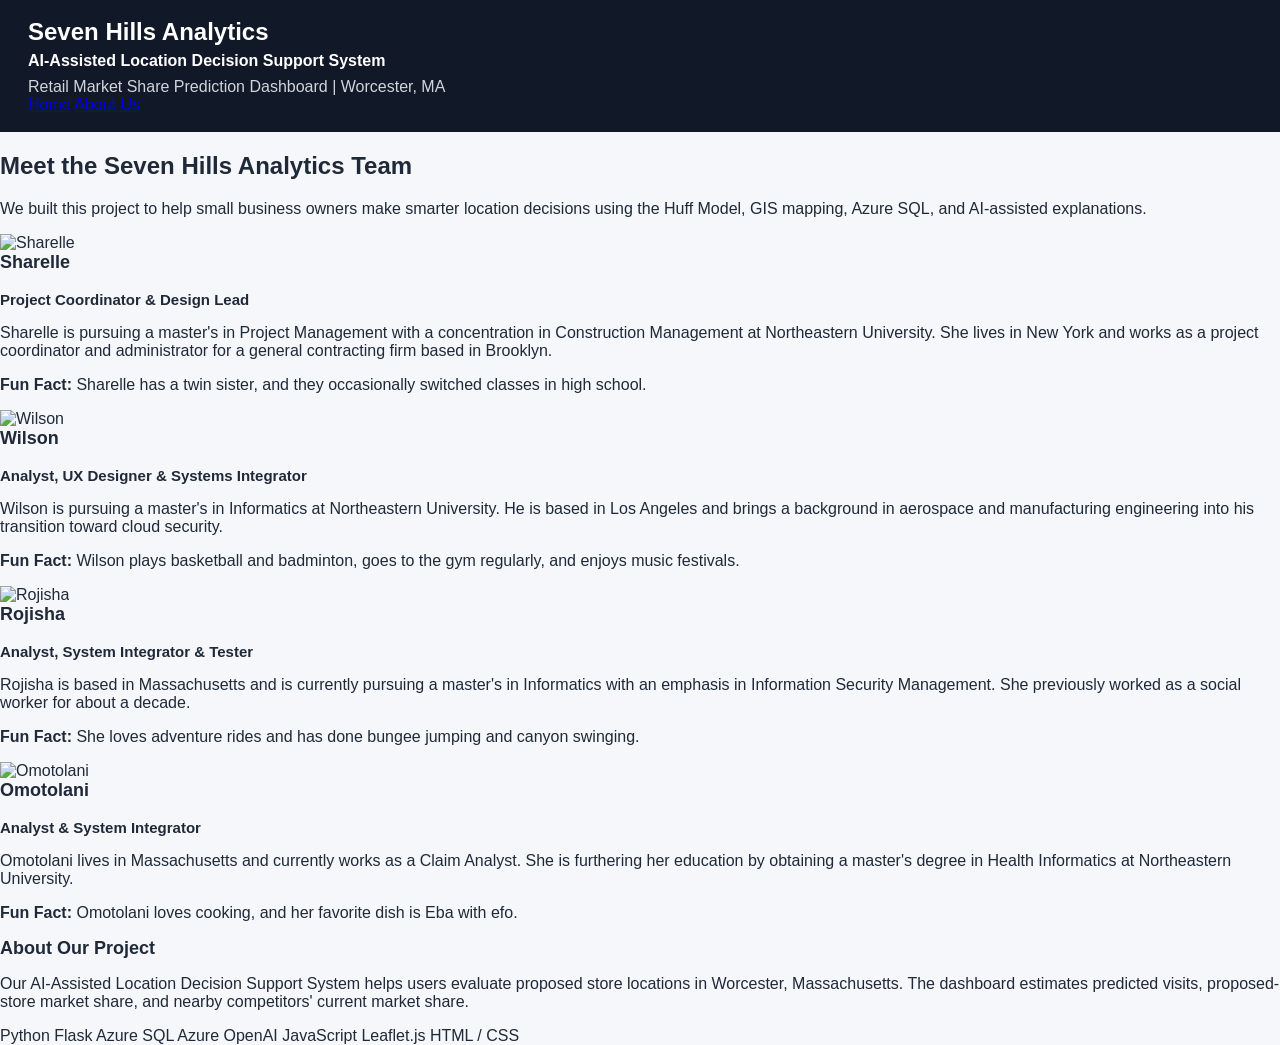
==== templates/about.html @ 4c8f9e3c "Create about.html" ====
<!doctype html>
<html lang="en">
<head>
  <meta charset="utf-8" />
  <title>About Us | Seven Hills Analytics</title>
  <meta name="viewport" content="width=device-width, initial-scale=1" />
  <link rel="stylesheet" href="/static/styles.css" />
</head>

<body>
  <header class="site-header">
    <div>
      <h1 class="team-brand">Seven Hills Analytics</h1>
      <h2>AI-Assisted Location Decision Support System</h2>
      <p>Retail Market Share Prediction Dashboard | Worcester, MA</p>
    </div>

    <nav class="top-nav">
      <a href="/">Home</a>
      <a href="/about" class="active">About Us</a>
    </nav>
  </header>

  <main class="about-page">
    <section class="about-hero">
      <h1>Meet the Seven Hills Analytics Team</h1>
      <p>
        We built this project to help small business owners make smarter location decisions
        using the Huff Model, GIS mapping, Azure SQL, and AI-assisted explanations.
      </p>
    </section>

    <section class="team-grid">
      <div class="team-card">
        <img src="/static/images/sharelle.jpg" alt="Sharelle">
        <h2>Sharelle</h2>
        <h3>Project Coordinator & Design Lead</h3>
        <p>
          Sharelle is pursuing a master's in Project Management with a concentration in
          Construction Management at Northeastern University. She lives in New York and
          works as a project coordinator and administrator for a general contracting firm
          based in Brooklyn.
        </p>
        <p><strong>Fun Fact:</strong> Sharelle has a twin sister, and they occasionally switched classes in high school.</p>
      </div>

      <div class="team-card">
        <img src="/static/images/wilson.jpg" alt="Wilson">
        <h2>Wilson</h2>
        <h3>Analyst, UX Designer & Systems Integrator</h3>
        <p>
          Wilson is pursuing a master's in Informatics at Northeastern University. He is
          based in Los Angeles and brings a background in aerospace and manufacturing
          engineering into his transition toward cloud security.
        </p>
        <p><strong>Fun Fact:</strong> Wilson plays basketball and badminton, goes to the gym regularly, and enjoys music festivals.</p>
      </div>

      <div class="team-card">
        <img src="/static/images/rojisha.jpg" alt="Rojisha">
        <h2>Rojisha</h2>
        <h3>Analyst, System Integrator & Tester</h3>
        <p>
          Rojisha is based in Massachusetts and is currently pursuing a master's in
          Informatics with an emphasis in Information Security Management. She previously
          worked as a social worker for about a decade.
        </p>
        <p><strong>Fun Fact:</strong> She loves adventure rides and has done bungee jumping and canyon swinging.</p>
      </div>

      <div class="team-card">
        <img src="/static/images/omotolani.jpg" alt="Omotolani">
        <h2>Omotolani</h2>
        <h3>Analyst & System Integrator</h3>
        <p>
          Omotolani lives in Massachusetts and currently works as a Claim Analyst. She is
          furthering her education by obtaining a master's degree in Health Informatics at
          Northeastern University.
        </p>
        <p><strong>Fun Fact:</strong> Omotolani loves cooking, and her favorite dish is Eba with efo.</p>
      </div>
    </section>

    <section class="project-section">
      <h2>About Our Project</h2>
      <p>
        Our AI-Assisted Location Decision Support System helps users evaluate proposed
        store locations in Worcester, Massachusetts. The dashboard estimates predicted
        visits, proposed-store market share, and nearby competitors' current market share.
      </p>

      <div class="tech-list">
        <span>Python Flask</span>
        <span>Azure SQL</span>
        <span>Azure OpenAI</span>
        <span>JavaScript</span>
        <span>Leaflet.js</span>
        <span>HTML / CSS</span>
      </div>
    </section>
  </main>
</body>
</html>
---- static/styles.css ----
* {
  box-sizing: border-box;
}

body {
  margin: 0;
  font-family: Arial, Helvetica, sans-serif;
  background: #f5f7fb;
  color: #1f2937;
}

header {
  background: #111827;
  color: white;
  padding: 18px 28px;
}

header h1 {
  margin: 0 0 6px 0;
  font-size: 24px;
}

header h2 {
  margin: 0 0 8px 0;
  font-size: 16px;
}

header p {
  margin: 0;
  color: #d1d5db;
}

.workflow-bar {
  display: grid;
  grid-template-columns: repeat(4, 1fr);
  gap: 8px;
  background: white;
  border-bottom: 1px solid #e5e7eb;
  padding: 12px 16px;
}

.workflow-step {
  display: flex;
  align-items: center;
  gap: 8px;
  color: #6b7280;
  opacity: 0.55;
  font-size: 14px;
}

.workflow-step.active,
.workflow-step.done {
  opacity: 1;
}

.step-number {
  width: 26px;
  height: 26px;
  border-radius: 50%;
  background: #e5e7eb;
  color: #374151;
  display: inline-flex;
  align-items: center;
  justify-content: center;
  font-weight: 700;
  font-size: 13px;
}

.workflow-step.active .step-number {
  background: #2563eb;
  color: white;
}

.workflow-step.done .step-number {
  background: #16a34a;
  color: white;
}

.workflow-step.active .step-label {
  color: #111827;
  font-weight: 700;
}

.layout {
  display: grid;
  grid-template-columns: 360px minmax(0, 1fr) 320px;
  grid-template-rows: auto auto;
  gap: 16px;
  padding: 16px;
  align-items: start;
}

.panel {
  background: white;
  border-radius: 14px;
  padding: 16px;
  box-shadow: 0 6px 18px rgba(15, 23, 42, 0.08);
}

.chat-panel {
  grid-column: 1;
  grid-row: 1 / span 2;
  display: flex;
  flex-direction: column;
  height: calc(100vh - 150px);
  min-height: 620px;
  max-height: 900px;
}

.map-panel {
  grid-column: 2;
  grid-row: 1;
  align-self: start;
  min-height: auto;
}

.result-panel {
  grid-column: 2;
  grid-row: 2;
  align-self: start;
}

.scenario-panel {
  grid-column: 3;
  grid-row: 1 / span 2;
  align-self: start;
}

h2 {
  margin-top: 0;
  font-size: 18px;
}

h3 {
  font-size: 15px;
  margin-top: 18px;
}

.small-badge {
  display: inline-block;
  margin-left: 6px;
  padding: 3px 8px;
  border-radius: 999px;
  background: #eff6ff;
  color: #2563eb;
  font-size: 12px;
  font-weight: 700;
}

.map-wrap {
  position: relative;
}

#map {
  height: 320px;
  width: 100%;
  border-radius: 12px;
  border: 1px solid #e5e7eb;
}

.map-legend {
  position: absolute;
  left: 12px;
  bottom: 12px;
  z-index: 1000;
  background: rgba(255, 255, 255, 0.95);
  border: 1px solid #e5e7eb;
  border-radius: 10px;
  padding: 10px 12px;
  box-shadow: 0 4px 10px rgba(15, 23, 42, 0.12);
  font-size: 12px;
  min-width: 180px;
}

.map-legend h3 {
  margin: 0 0 8px 0;
  font-size: 12px;
  color: #374151;
  text-transform: uppercase;
}

.legend-item {
  display: flex;
  align-items: center;
  gap: 7px;
  margin-bottom: 5px;
  color: #4b5563;
}

.legend-dot {
  width: 11px;
  height: 11px;
  border-radius: 50%;
  display: inline-block;
}

.proposed-dot {
  background: #16a34a;
}

.competitor-dot {
  background: #ef4444;
}

.legend-box {
  width: 14px;
  height: 10px;
  display: inline-block;
  border-radius: 2px;
}

.tract-box {
  background: rgba(37, 99, 235, 0.15);
  border: 1px solid rgba(37, 99, 235, 0.65);
}

.selected-location {
  margin-top: 8px;
  font-size: 14px;
  color: #374151;
}

.input-guide {
  background: #f9fafb;
  border: 1px solid #e5e7eb;
  padding: 10px;
  border-radius: 10px;
  margin-bottom: 12px;
}

.chat-messages {
  flex: 1;
  overflow-y: auto;
  border: 1px solid #e5e7eb;
  border-radius: 12px;
  padding: 12px;
  background: #f9fafb;
  margin-bottom: 12px;
}

.message {
  padding: 10px 12px;
  border-radius: 12px;
  margin-bottom: 10px;
  line-height: 1.4;
  font-size: 14px;
}

.message.bot {
  background: #e8f0fe;
}

.message.user {
  background: #dcfce7;
  margin-left: 30px;
}

.message.error {
  background: #fee2e2;
  color: #991b1b;
}

.input-row {
  display: flex;
  gap: 8px;
}

#chatInput {
  flex: 1;
  padding: 11px 12px;
  border-radius: 10px;
  border: 1px solid #d1d5db;
  font-size: 14px;
}

button {
  padding: 11px 16px;
  border-radius: 10px;
  border: none;
  background: #2563eb;
  color: white;
  font-weight: 600;
  cursor: pointer;
}

button:hover {
  background: #1d4ed8;
}

.secondary-btn {
  width: 100%;
  margin-top: 12px;
  background: #111827;
}

.secondary-btn:hover {
  background: #374151;
}

.light-btn {
  width: 100%;
  margin-top: 8px;
  background: #f3f4f6;
  color: #374151;
  border: 1px solid #e5e7eb;
}

.light-btn:hover {
  background: #e5e7eb;
}

.hint {
  margin-top: 10px;
  color: #6b7280;
  font-size: 13px;
  line-height: 1.4;
}

.result-summary {
  background: #f9fafb;
  border: 1px solid #e5e7eb;
  padding: 14px;
  border-radius: 12px;
  line-height: 1.5;
}

.table-wrap {
  overflow-x: auto;
}

table {
  border-collapse: collapse;
  width: 100%;
  font-size: 13px;
}

th,
td {
  border-bottom: 1px solid #e5e7eb;
  padding: 9px;
  text-align: left;
}

th {
  background: #f3f4f6;
}

.scenario-header {
  display: flex;
  align-items: center;
  justify-content: space-between;
  gap: 8px;
}

.scenario-header h2 {
  margin-bottom: 0;
}

.scenario-list {
  margin-top: 14px;
  display: flex;
  flex-direction: column;
  gap: 10px;
}

.scenario-empty {
  color: #6b7280;
  font-size: 13px;
  background: #f9fafb;
  border: 1px dashed #d1d5db;
  padding: 14px;
  border-radius: 10px;
  line-height: 1.4;
}

.scenario-card {
  border: 1px solid #e5e7eb;
  border-radius: 12px;
  padding: 12px;
  background: #ffffff;
}

.scenario-card.best {
  border-color: #16a34a;
  background: #f0fdf4;
}

.scenario-title {
  display: flex;
  justify-content: space-between;
  gap: 8px;
  font-weight: 700;
  margin-bottom: 6px;
}

.best-label {
  color: #16a34a;
  font-size: 12px;
  font-weight: 700;
}

.scenario-meta {
  font-size: 12px;
  color: #6b7280;
  line-height: 1.4;
}

.scenario-metrics {
  display: grid;
  grid-template-columns: 1fr 1fr;
  gap: 8px;
  margin-top: 10px;
}

.scenario-metric {
  background: #f9fafb;
  border: 1px solid #e5e7eb;
  border-radius: 8px;
  padding: 8px;
}

.metric-value {
  font-weight: 700;
  color: #111827;
}

.metric-label {
  font-size: 11px;
  color: #6b7280;
  margin-top: 2px;
}

.scenario-remove {
  margin-top: 10px;
  width: 100%;
  padding: 8px 10px;
  background: #fee2e2;
  color: #991b1b;
}

.scenario-remove:hover {
  background: #fecaca;
}

.comparison-panel {
  margin-top: 18px;
  padding-top: 12px;
  border-top: 1px solid #e5e7eb;
}

@media (max-width: 1200px) {
  .layout {
    grid-template-columns: 340px minmax(0, 1fr);
  }

  .scenario-panel {
    grid-column: 1 / span 2;
    grid-row: 3;
  }
}

@media (max-width: 900px) {
  .workflow-bar {
    grid-template-columns: 1fr 1fr;
  }

  .layout {
    grid-template-columns: 1fr;
    grid-template-rows: auto;
  }

  .chat-panel,
  .map-panel,
  .result-panel,
  .scenario-panel {
    grid-column: 1;
    grid-row: auto;
  }

  .chat-panel {
    height: auto;
    min-height: 520px;
  }

  #map {
    height: 300px;
  }
}


.category-help-btn {
  width: 100%;
  margin-top: 8px;
  margin-bottom: 10px;
}

.modal-backdrop {
  position: fixed;
  inset: 0;
  background: rgba(15, 23, 42, 0.55);
  z-index: 3000;
  display: flex;
  align-items: center;
  justify-content: center;
  padding: 24px;
}

.modal-box {
  background: white;
  width: min(820px, 95vw);
  max-height: 82vh;
  overflow: hidden;
  border-radius: 16px;
  box-shadow: 0 20px 45px rgba(15, 23, 42, 0.25);
  display: flex;
  flex-direction: column;
}

.modal-header {
  padding: 18px 20px;
  border-bottom: 1px solid #e5e7eb;
  display: flex;
  justify-content: space-between;
  gap: 16px;
  align-items: flex-start;
}

.modal-header h2 {
  margin: 0 0 6px 0;
  font-size: 20px;
}

.modal-header p {
  margin: 0;
  font-size: 13px;
  color: #6b7280;
  line-height: 1.4;
}

.modal-close-btn {
  width: 34px;
  height: 34px;
  padding: 0;
  border-radius: 50%;
  background: #f3f4f6;
  color: #374151;
  font-size: 22px;
  line-height: 1;
}

.modal-close-btn:hover {
  background: #e5e7eb;
}

.modal-search-input {
  margin: 14px 20px 10px;
  padding: 11px 12px;
  border: 1px solid #d1d5db;
  border-radius: 10px;
  font-size: 14px;
}

.modal-status {
  padding: 0 20px 10px;
  color: #6b7280;
  font-size: 13px;
}

.modal-table-wrap {
  overflow: auto;
  padding: 0 20px 20px;
}

.use-category-btn {
  padding: 7px 10px;
  font-size: 12px;
  border-radius: 8px;
  background: #2563eb;
}

.use-category-btn:hover {
  background: #1d4ed8;
}

.category-code {
  font-family: "Courier New", monospace;
  font-weight: 700;
  color: #111827;
}

.category-empty-row {
  text-align: center;
  color: #6b7280;
  padding: 18px;
}

.reset-scenario-box {
  margin-top: 10px;
  margin-bottom: 8px;
}

.reset-scenario-btn {
  width: 100%;
  padding: 12px 16px;
  border-radius: 12px;
  border: none;
  background: #16a34a;
  color: white;
  font-weight: 700;
  cursor: pointer;
  font-size: 14px;
  box-shadow: 0 4px 10px rgba(22, 163, 74, 0.22);
}

.reset-scenario-btn:hover {
  background: #15803d;
}



.reset-scenario-btn:active {
  transform: translateY(1px);
}




.landing-description {
  background: #ffffff;
  border-bottom: 1px solid #e5e7eb;
  padding: 18px 28px;
  display: grid;
  grid-template-columns: minmax(0, 1.6fr) minmax(320px, 1fr);
  gap: 20px;
  align-items: start;
}

.landing-text h2 {
  margin: 0 0 8px 0;
  font-size: 20px;
  color: #111827;
}

.landing-text p {
  margin: 0 0 8px 0;
  color: #4b5563;
  line-height: 1.5;
  font-size: 14px;
}

.landing-cards {
  display: grid;
  grid-template-columns: 1fr;
  gap: 8px;
}

.landing-card {
  background: #f9fafb;
  border: 1px solid #e5e7eb;
  border-radius: 12px;
  padding: 10px 12px;
}

.landing-card strong {
  display: block;
  color: #111827;
  font-size: 13px;
  margin-bottom: 4px;
}

.landing-card span {
  color: #6b7280;
  font-size: 13px;
  line-height: 1.4;
}

@media (max-width: 900px) {
  .landing-description {
    grid-template-columns: 1fr;
    padding: 16px;
  }
}





/* Professor feedback updates */
.team-name-highlight {
  display: inline-block;
  font-size: 30px;
  font-weight: 900;
  letter-spacing: 0.2px;
  margin-right: 8px;
}

.about-us-btn {
  margin-top: 12px;
  background: #facc15;
  color: #111827;
  font-weight: 800;
}

.about-us-btn:hover {
  background: #eab308;
}

.about-modal-box {
  max-width: 680px;
}

.about-modal-content {
  padding: 20px;
  line-height: 1.55;
}

.about-team-name {
  font-size: 30px;
  font-weight: 900;
  color: #111827;
  margin-bottom: 10px;
}

.result-kpi-grid {
  display: grid;
  grid-template-columns: repeat(3, minmax(0, 1fr));
  gap: 10px;
  margin-bottom: 12px;
}

.result-kpi-card {
  background: #ffffff;
  border: 1px solid #e5e7eb;
  border-radius: 12px;
  padding: 12px;
}

.result-kpi-label {
  font-size: 12px;
  color: #6b7280;
  margin-bottom: 6px;
  font-weight: 700;
}

.result-kpi-value {
  font-size: 22px;
  font-weight: 900;
  color: #111827;
}

.result-kpi-value.small {
  font-size: 17px;
}

.result-note-block {
  margin-top: 10px;
}

.result-visualization {
  margin-top: 14px;
  background: #ffffff;
  border: 1px solid #e5e7eb;
  border-radius: 12px;
  padding: 14px;
}

.visualization-title {
  font-weight: 800;
  margin-bottom: 10px;
}

.visual-row {
  display: grid;
  grid-template-columns: 150px minmax(0, 1fr) 70px;
  gap: 10px;
  align-items: center;
}

.visual-label,
.visual-value {
  font-size: 13px;
  font-weight: 700;
}

.visual-bar-track {
  height: 18px;
  background: #e5e7eb;
  border-radius: 999px;
  overflow: hidden;
}

.visual-bar-fill {
  height: 100%;
  background: #2563eb;
  border-radius: 999px;
}

.visual-caption {
  margin-top: 10px;
  color: #6b7280;
  font-size: 13px;
}

.comparison-warning {
  background: #fff7ed;
  color: #9a3412;
  font-weight: 700;
  line-height: 1.45;
}

@media (max-width: 900px) {
  .result-kpi-grid {
    grid-template-columns: 1fr;
  }

  .visual-row {
    grid-template-columns: 1fr;
  }
}
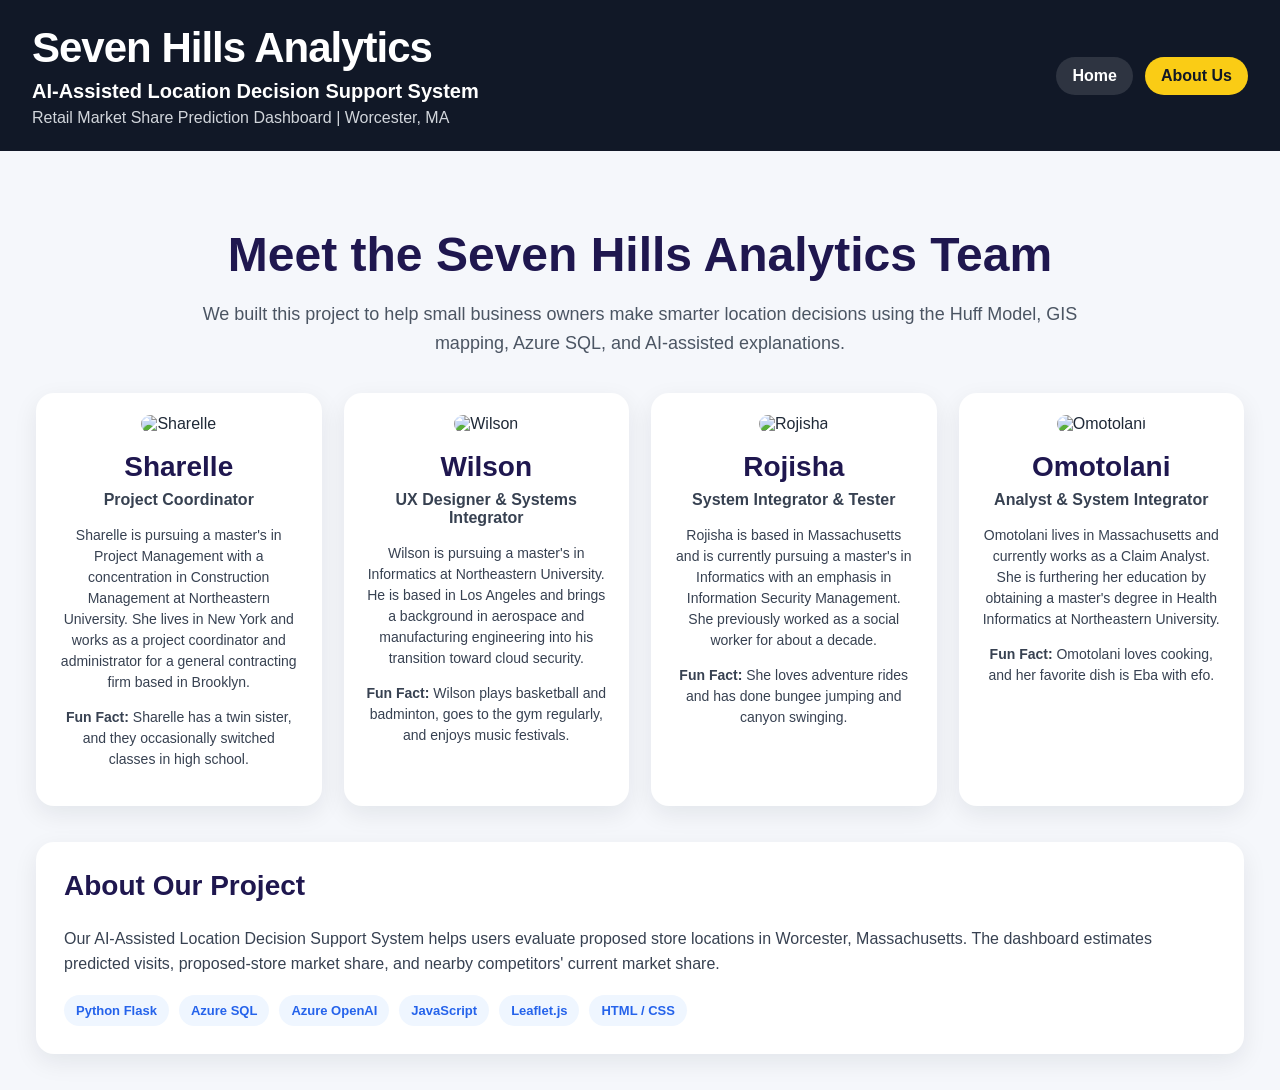
==== commit 11cb9eea: "Update about.html" ====
--- a/templates/about.html
+++ b/templates/about.html
@@ -34,7 +34,7 @@
       <div class="team-card">
         <img src="/static/images/sharelle.jpg" alt="Sharelle">
         <h2>Sharelle</h2>
-        <h3>Project Coordinator & Design Lead</h3>
+        <h3>Project Coordinator </h3>
         <p>
           Sharelle is pursuing a master's in Project Management with a concentration in
           Construction Management at Northeastern University. She lives in New York and
@@ -47,7 +47,7 @@
       <div class="team-card">
         <img src="/static/images/wilson.jpg" alt="Wilson">
         <h2>Wilson</h2>
-        <h3>Analyst, UX Designer & Systems Integrator</h3>
+        <h3>UX Designer & Systems Integrator </h3>
         <p>
           Wilson is pursuing a master's in Informatics at Northeastern University. He is
           based in Los Angeles and brings a background in aerospace and manufacturing
@@ -59,7 +59,7 @@
       <div class="team-card">
         <img src="/static/images/rojisha.jpg" alt="Rojisha">
         <h2>Rojisha</h2>
-        <h3>Analyst, System Integrator & Tester</h3>
+        <h3>System Integrator & Tester</h3>
         <p>
           Rojisha is based in Massachusetts and is currently pursuing a master's in
           Informatics with an emphasis in Information Security Management. She previously
--- a/static/styles.css
+++ b/static/styles.css
@@ -817,3 +817,175 @@
     grid-template-columns: 1fr;
   }
 }
+
+.site-header {
+  background: #111827;
+  color: white;
+  padding: 24px 32px;
+  display: flex;
+  justify-content: space-between;
+  align-items: center;
+  gap: 24px;
+}
+
+.team-brand {
+  margin: 0 0 8px 0;
+  font-size: 42px;
+  font-weight: 900;
+  letter-spacing: -1px;
+}
+
+.site-header h2 {
+  margin: 0 0 6px 0;
+  font-size: 20px;
+  font-weight: 700;
+}
+
+.site-header p {
+  margin: 0;
+  color: #d1d5db;
+}
+
+.top-nav {
+  display: flex;
+  gap: 12px;
+}
+
+.top-nav a {
+  color: white;
+  text-decoration: none;
+  background: rgba(255, 255, 255, 0.12);
+  padding: 10px 16px;
+  border-radius: 999px;
+  font-weight: 700;
+}
+
+.top-nav a:hover,
+.top-nav a.active {
+  background: #facc15;
+  color: #111827;
+}
+
+.about-page {
+  padding: 36px;
+  background: #f5f7fb;
+  min-height: 100vh;
+}
+
+.about-hero {
+  text-align: center;
+  max-width: 900px;
+  margin: 0 auto 36px auto;
+}
+
+.about-hero h1 {
+  font-size: 48px;
+  color: #1f174f;
+  margin-bottom: 14px;
+}
+
+.about-hero p {
+  font-size: 18px;
+  color: #4b5563;
+  line-height: 1.6;
+}
+
+.team-grid {
+  display: grid;
+  grid-template-columns: repeat(4, 1fr);
+  gap: 22px;
+}
+
+.team-card {
+  background: white;
+  border-radius: 18px;
+  padding: 22px;
+  text-align: center;
+  box-shadow: 0 8px 24px rgba(15, 23, 42, 0.08);
+}
+
+.team-card img {
+  width: 100%;
+  max-width: 220px;
+  height: 260px;
+  object-fit: cover;
+  border-radius: 14px;
+  margin-bottom: 18px;
+}
+
+.team-card h2 {
+  margin: 0;
+  font-size: 28px;
+  color: #1f174f;
+}
+
+.team-card h3 {
+  margin: 8px 0 16px;
+  font-size: 16px;
+  color: #374151;
+}
+
+.team-card p {
+  font-size: 14px;
+  line-height: 1.5;
+  color: #374151;
+}
+
+.project-section {
+  margin-top: 36px;
+  background: white;
+  border-radius: 18px;
+  padding: 28px;
+  box-shadow: 0 8px 24px rgba(15, 23, 42, 0.08);
+}
+
+.project-section h2 {
+  font-size: 28px;
+  color: #1f174f;
+}
+
+.project-section p {
+  color: #374151;
+  line-height: 1.6;
+}
+
+.tech-list {
+  display: flex;
+  flex-wrap: wrap;
+  gap: 10px;
+  margin-top: 18px;
+}
+
+.tech-list span {
+  background: #eff6ff;
+  color: #2563eb;
+  padding: 8px 12px;
+  border-radius: 999px;
+  font-weight: 700;
+  font-size: 13px;
+}
+
+@media (max-width: 1100px) {
+  .team-grid {
+    grid-template-columns: repeat(2, 1fr);
+  }
+
+  .team-brand {
+    font-size: 34px;
+  }
+}
+
+@media (max-width: 700px) {
+  .site-header {
+    flex-direction: column;
+    align-items: flex-start;
+  }
+
+  .team-grid {
+    grid-template-columns: 1fr;
+  }
+
+  .about-hero h1 {
+    font-size: 34px;
+  }
+}
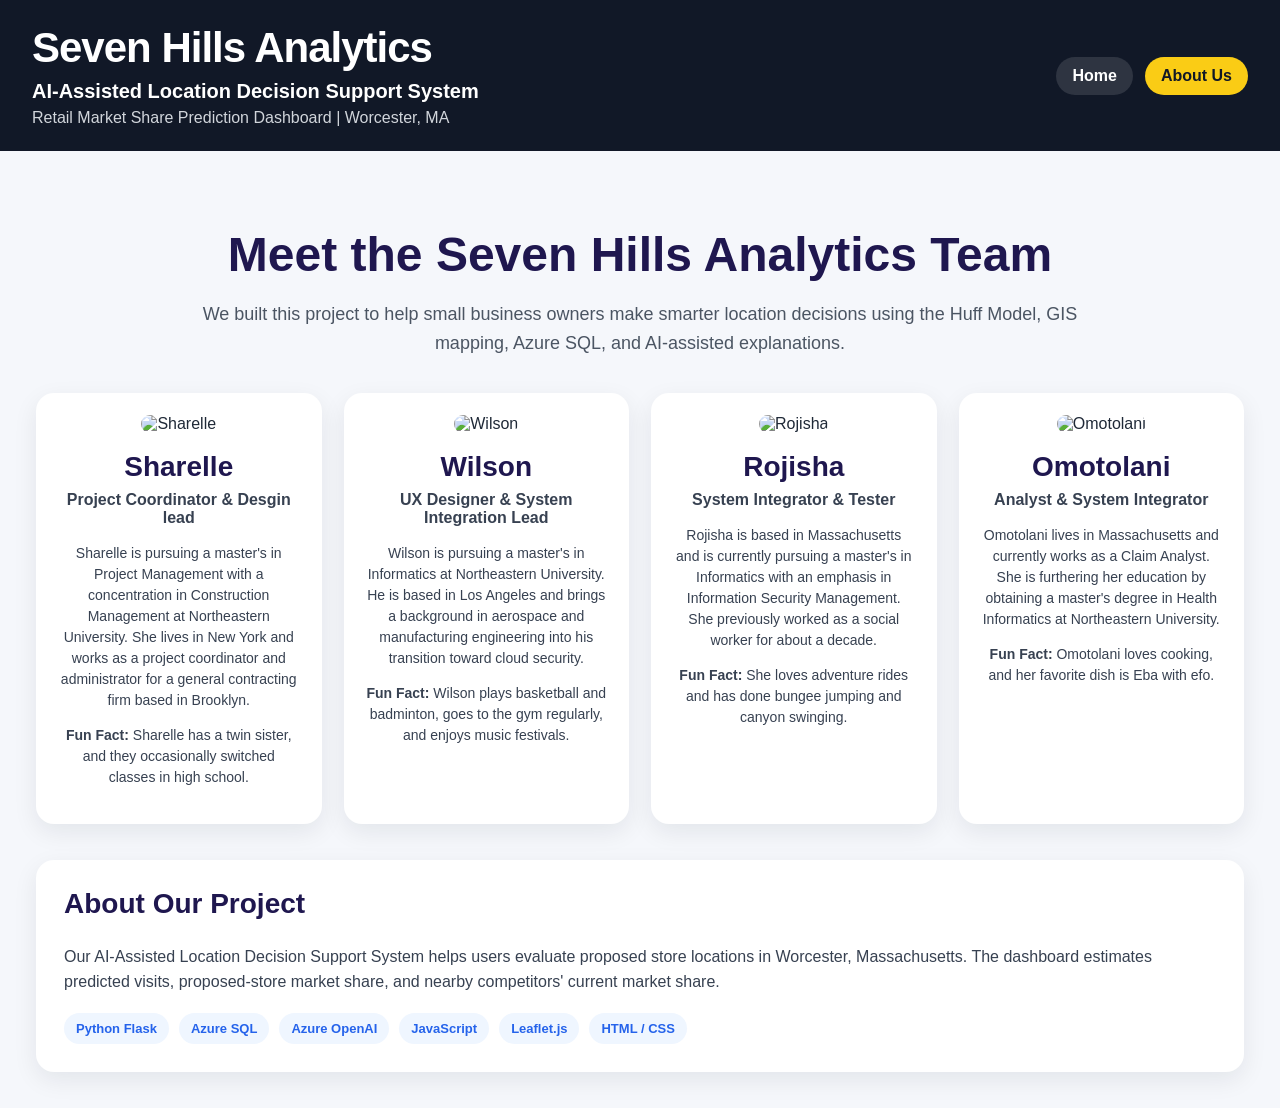
==== commit 5e4de65d: "Update about.html" ====
--- a/templates/about.html
+++ b/templates/about.html
@@ -32,9 +32,9 @@
 
     <section class="team-grid">
       <div class="team-card">
-        <img src="/static/images/sharelle.jpg" alt="Sharelle">
+        <img src="/static/images/sharelle.png" alt="Sharelle">
         <h2>Sharelle</h2>
-        <h3>Project Coordinator </h3>
+        <h3>Project Coordinator & Desgin lead</h3>
         <p>
           Sharelle is pursuing a master's in Project Management with a concentration in
           Construction Management at Northeastern University. She lives in New York and
@@ -45,9 +45,9 @@
       </div>
 
       <div class="team-card">
-        <img src="/static/images/wilson.jpg" alt="Wilson">
+        <img src="/static/images/wilson.png" alt="Wilson">
         <h2>Wilson</h2>
-        <h3>UX Designer & Systems Integrator </h3>
+        <h3>UX Designer & System Integration Lead </h3>
         <p>
           Wilson is pursuing a master's in Informatics at Northeastern University. He is
           based in Los Angeles and brings a background in aerospace and manufacturing
@@ -57,7 +57,7 @@
       </div>
 
       <div class="team-card">
-        <img src="/static/images/rojisha.jpg" alt="Rojisha">
+        <img src="/static/images/rojisha.png" alt="Rojisha">
         <h2>Rojisha</h2>
         <h3>System Integrator & Tester</h3>
         <p>
@@ -69,7 +69,7 @@
       </div>
 
       <div class="team-card">
-        <img src="/static/images/omotolani.jpg" alt="Omotolani">
+        <img src="/static/images/omotolani.png" alt="Omotolani">
         <h2>Omotolani</h2>
         <h3>Analyst & System Integrator</h3>
         <p>
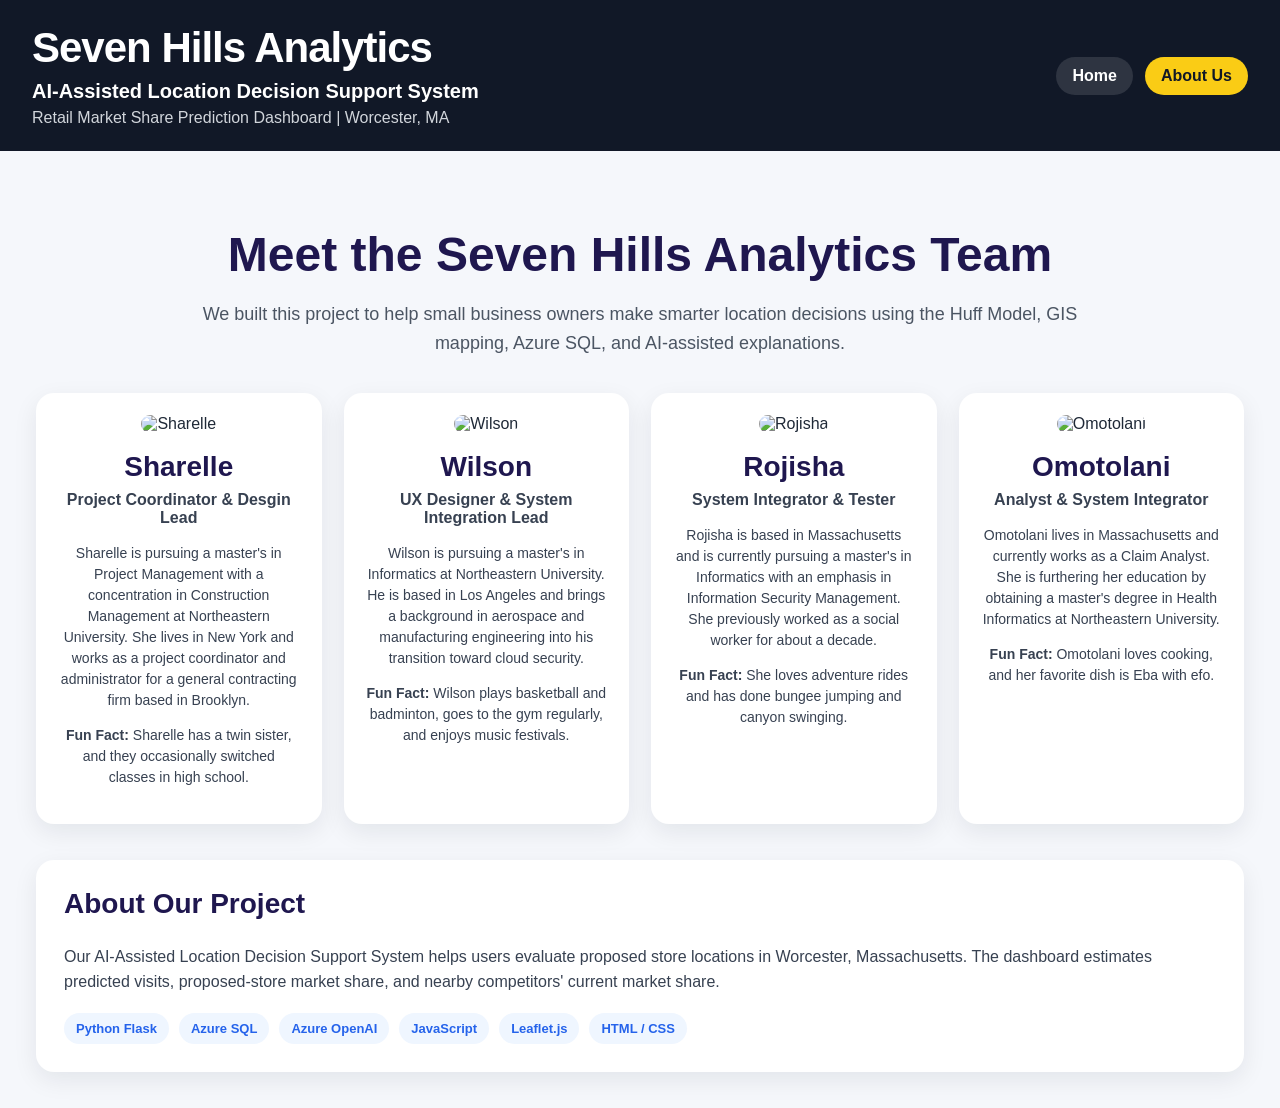
==== commit 67ea44c7: "Update about.html" ====
--- a/templates/about.html
+++ b/templates/about.html
@@ -34,7 +34,7 @@
       <div class="team-card">
         <img src="/static/images/sharelle.png" alt="Sharelle">
         <h2>Sharelle</h2>
-        <h3>Project Coordinator & Desgin lead</h3>
+        <h3>Project Coordinator & Desgin Lead</h3>
         <p>
           Sharelle is pursuing a master's in Project Management with a concentration in
           Construction Management at Northeastern University. She lives in New York and
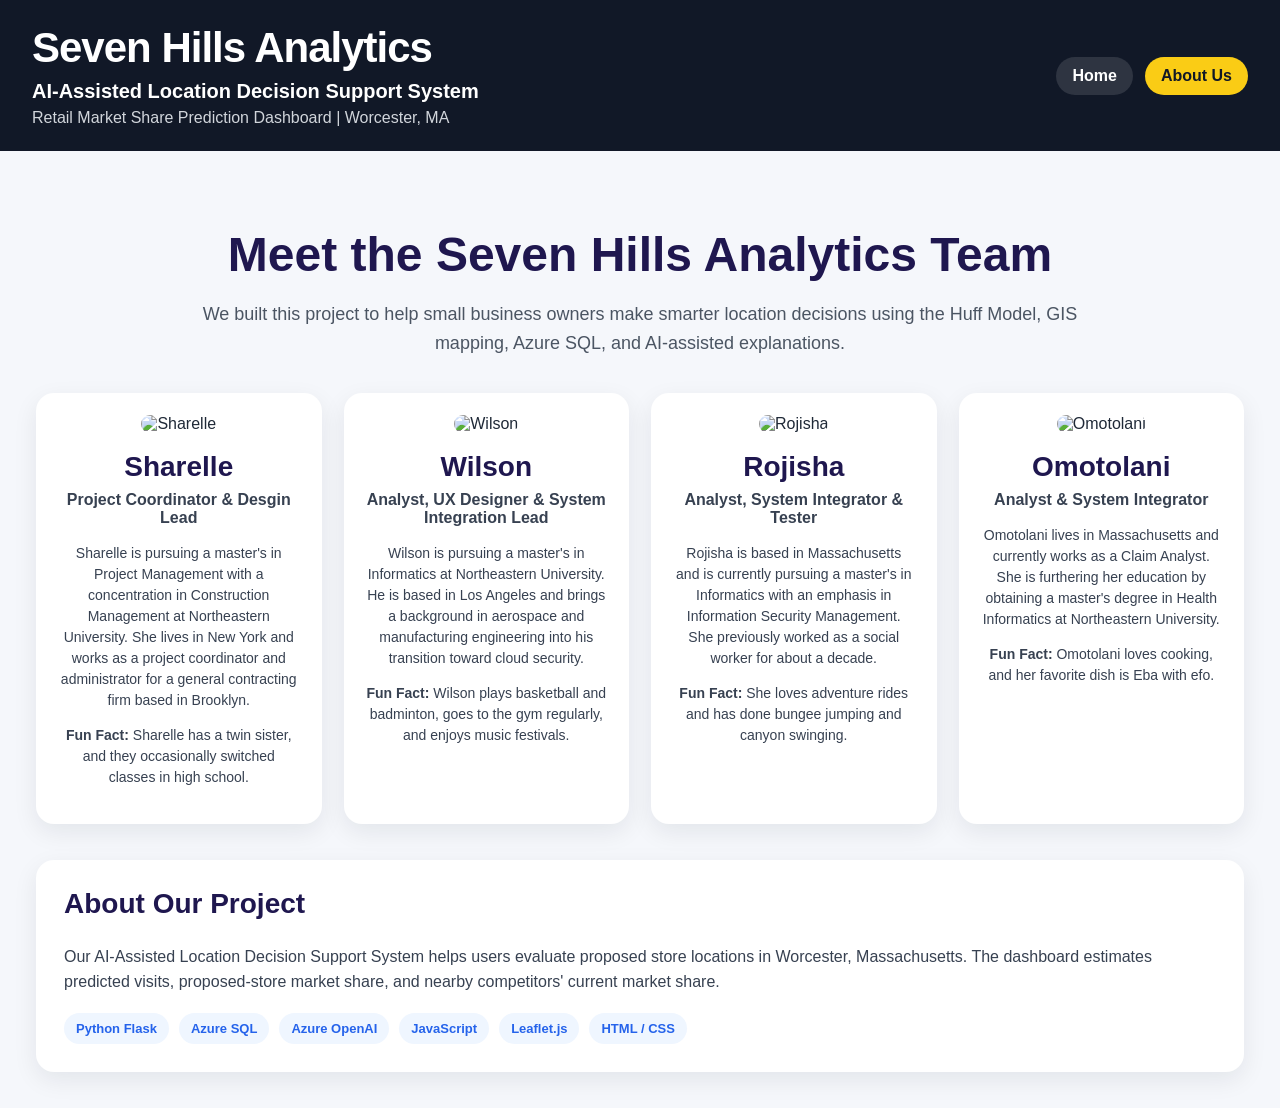
==== commit 33342ec1: "Update about.html" ====
--- a/templates/about.html
+++ b/templates/about.html
@@ -47,7 +47,7 @@
       <div class="team-card">
         <img src="/static/images/wilson.png" alt="Wilson">
         <h2>Wilson</h2>
-        <h3>UX Designer & System Integration Lead </h3>
+        <h3>Analyst, UX Designer & System Integration Lead </h3>
         <p>
           Wilson is pursuing a master's in Informatics at Northeastern University. He is
           based in Los Angeles and brings a background in aerospace and manufacturing
@@ -59,7 +59,7 @@
       <div class="team-card">
         <img src="/static/images/rojisha.png" alt="Rojisha">
         <h2>Rojisha</h2>
-        <h3>System Integrator & Tester</h3>
+        <h3>Analyst, System Integrator & Tester</h3>
         <p>
           Rojisha is based in Massachusetts and is currently pursuing a master's in
           Informatics with an emphasis in Information Security Management. She previously
